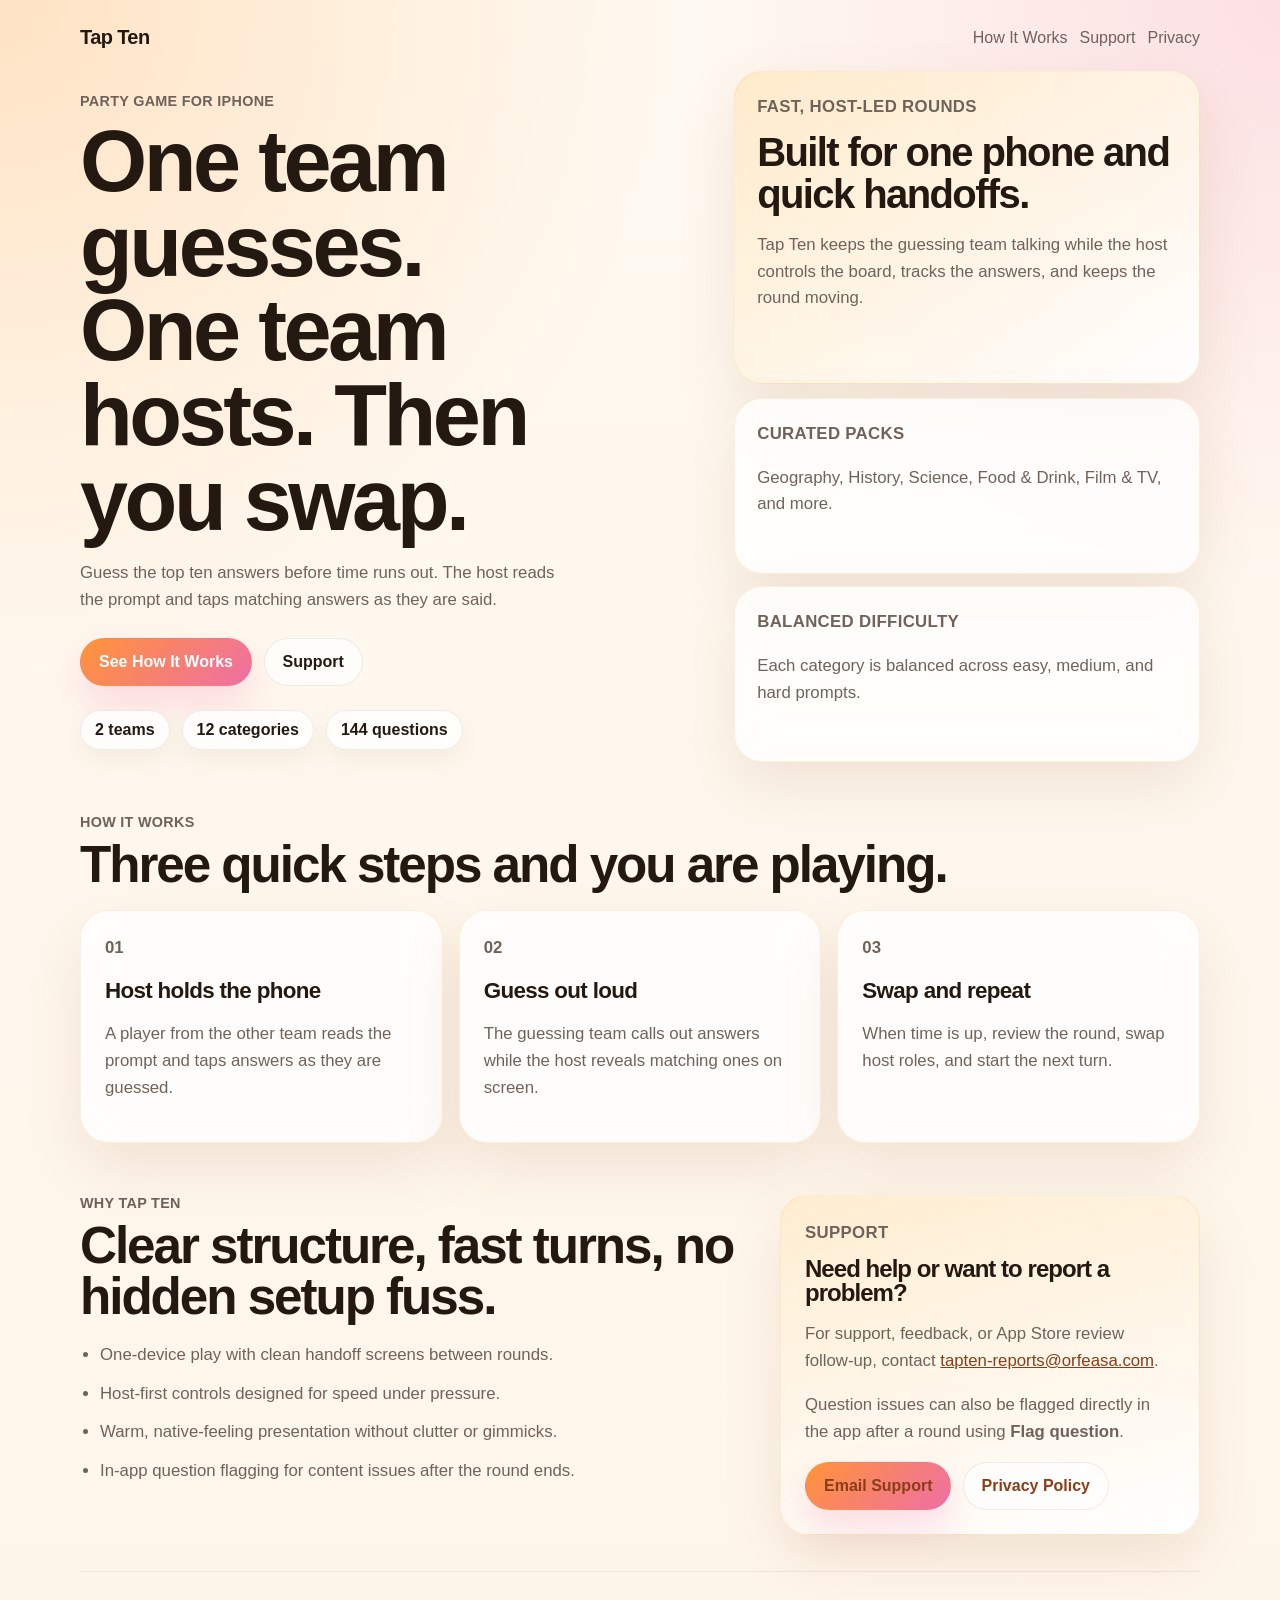
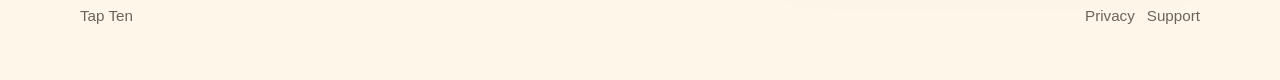
==== website/index.html @ 0defcabc "Add Tap Ten website and Pages deploy" ====
<!DOCTYPE html>
<html lang="en">
<head>
  <meta charset="utf-8">
  <meta name="viewport" content="width=device-width, initial-scale=1">
  <meta name="description" content="Tap Ten is a fast iPhone party game where one team guesses, one team hosts, and the host taps matching answers against the clock.">
  <meta name="theme-color" content="#fff7ed">
  <title>Tap Ten</title>
  <link rel="stylesheet" href="./styles.css">
</head>
<body>
  <div class="page-shell">
    <header class="site-header">
      <a class="brand" href="./index.html">Tap Ten</a>
      <nav class="site-nav" aria-label="Primary">
        <a href="#how-it-works">How It Works</a>
        <a href="#support">Support</a>
        <a href="./privacy.html">Privacy</a>
      </nav>
    </header>

    <main>
      <section class="hero">
        <div class="hero-copy">
          <p class="kicker">Party game for iPhone</p>
          <h1>One team guesses. One team hosts. Then you swap.</h1>
          <p class="hero-body">
            Guess the top ten answers before time runs out. The host reads the prompt
            and taps matching answers as they are said.
          </p>
          <div class="hero-actions">
            <a class="button button-primary" href="#how-it-works">See How It Works</a>
            <a class="button button-secondary" href="#support">Support</a>
          </div>
          <ul class="stat-row" aria-label="Tap Ten highlights">
            <li>2 teams</li>
            <li>12 categories</li>
            <li>144 questions</li>
          </ul>
        </div>

        <aside class="hero-panel" aria-label="Game summary">
          <div class="panel-card panel-wash">
            <p class="panel-label">Fast, host-led rounds</p>
            <h2>Built for one phone and quick handoffs.</h2>
            <p>
              Tap Ten keeps the guessing team talking while the host controls the board,
              tracks the answers, and keeps the round moving.
            </p>
          </div>

          <div class="panel-grid">
            <article class="panel-card">
              <p class="panel-label">Curated packs</p>
              <p>Geography, History, Science, Food &amp; Drink, Film &amp; TV, and more.</p>
            </article>
            <article class="panel-card">
              <p class="panel-label">Balanced difficulty</p>
              <p>Each category is balanced across easy, medium, and hard prompts.</p>
            </article>
          </div>
        </aside>
      </section>

      <section class="section" id="how-it-works">
        <div class="section-heading">
          <p class="section-kicker">How it works</p>
          <h2>Three quick steps and you are playing.</h2>
        </div>
        <div class="steps">
          <article class="step-card">
            <p class="step-index">01</p>
            <h3>Host holds the phone</h3>
            <p>A player from the other team reads the prompt and taps answers as they are guessed.</p>
          </article>
          <article class="step-card">
            <p class="step-index">02</p>
            <h3>Guess out loud</h3>
            <p>The guessing team calls out answers while the host reveals matching ones on screen.</p>
          </article>
          <article class="step-card">
            <p class="step-index">03</p>
            <h3>Swap and repeat</h3>
            <p>When time is up, review the round, swap host roles, and start the next turn.</p>
          </article>
        </div>
      </section>

      <section class="section section-split">
        <div>
          <div class="section-heading">
            <p class="section-kicker">Why Tap Ten</p>
            <h2>Clear structure, fast turns, no hidden setup fuss.</h2>
          </div>
          <ul class="feature-list">
            <li>One-device play with clean handoff screens between rounds.</li>
            <li>Host-first controls designed for speed under pressure.</li>
            <li>Warm, native-feeling presentation without clutter or gimmicks.</li>
            <li>In-app question flagging for content issues after the round ends.</li>
          </ul>
        </div>

        <div class="support-card" id="support">
          <p class="section-kicker">Support</p>
          <h2>Need help or want to report a problem?</h2>
          <p>
            For support, feedback, or App Store review follow-up, contact
            <a href="mailto:tapten-reports@orfeasa.com">tapten-reports@orfeasa.com</a>.
          </p>
          <p>
            Question issues can also be flagged directly in the app after a round using
            <strong>Flag question</strong>.
          </p>
          <div class="support-actions">
            <a class="button button-primary" href="mailto:tapten-reports@orfeasa.com">Email Support</a>
            <a class="button button-secondary" href="./privacy.html">Privacy Policy</a>
          </div>
        </div>
      </section>
    </main>

    <footer class="site-footer">
      <p>Tap Ten</p>
      <div class="footer-links">
        <a href="./privacy.html">Privacy</a>
        <a href="mailto:tapten-reports@orfeasa.com">Support</a>
      </div>
    </footer>
  </div>
</body>
</html>
---- website/styles.css ----
:root {
  color-scheme: light;
  --bg: #fff8ef;
  --bg-strong: #fff2dc;
  --surface: rgba(255, 255, 255, 0.76);
  --surface-strong: rgba(255, 255, 255, 0.92);
  --border: rgba(242, 172, 82, 0.18);
  --text: #231911;
  --muted: #6f625a;
  --orange: #ff9438;
  --pink: #ef6ea6;
  --gold: #f4c44f;
  --shadow: 0 24px 60px rgba(129, 84, 37, 0.12);
  --radius-xl: 28px;
  --radius-lg: 20px;
  --radius-md: 14px;
}

* {
  box-sizing: border-box;
}

html {
  scroll-behavior: smooth;
}

body {
  margin: 0;
  min-height: 100vh;
  font-family: "Avenir Next", "Helvetica Neue", "Segoe UI", sans-serif;
  color: var(--text);
  background:
    radial-gradient(circle at top left, rgba(255, 191, 123, 0.38), transparent 32%),
    radial-gradient(circle at top right, rgba(239, 110, 166, 0.18), transparent 28%),
    linear-gradient(180deg, #fff9f1 0%, #fff6ea 100%);
}

a {
  color: inherit;
}

a:focus-visible,
button:focus-visible {
  outline: 3px solid rgba(239, 110, 166, 0.45);
  outline-offset: 3px;
}

.page-shell {
  width: min(1120px, calc(100% - 32px));
  margin: 0 auto;
  padding: 20px 0 32px;
}

.page-shell-compact {
  width: min(860px, calc(100% - 32px));
}

.site-header,
.site-footer {
  display: flex;
  align-items: center;
  justify-content: space-between;
  gap: 16px;
}

.site-header {
  padding: 6px 0 22px;
}

.site-footer {
  margin-top: 36px;
  padding: 20px 0 8px;
  border-top: 1px solid rgba(35, 25, 17, 0.08);
  color: var(--muted);
  font-size: 0.95rem;
}

.brand {
  font-size: 1.25rem;
  font-weight: 800;
  text-decoration: none;
  letter-spacing: -0.03em;
}

.site-nav,
.footer-links,
.hero-actions,
.support-actions,
.stat-row,
.panel-grid {
  display: flex;
  gap: 12px;
  flex-wrap: wrap;
}

.site-nav a,
.footer-links a {
  text-decoration: none;
  color: var(--muted);
}

.site-nav a:hover,
.footer-links a:hover,
.site-nav a:focus-visible,
.footer-links a:focus-visible {
  color: var(--text);
}

.hero {
  display: grid;
  grid-template-columns: minmax(0, 1.15fr) minmax(320px, 0.85fr);
  gap: 24px;
  align-items: stretch;
}

.hero-copy,
.hero-panel,
.support-card,
.policy-card {
  position: relative;
}

.hero-copy {
  padding: 22px 6px 12px 0;
}

.kicker,
.section-kicker,
.panel-label {
  margin: 0 0 10px;
  font-size: 0.9rem;
  font-weight: 700;
  letter-spacing: 0.02em;
  text-transform: uppercase;
  color: var(--muted);
}

.hero h1,
.section-heading h1,
.section-heading h2,
.support-card h2 {
  margin: 0;
  letter-spacing: -0.04em;
  line-height: 0.98;
}

.hero h1 {
  font-size: clamp(3rem, 7vw, 5.4rem);
  max-width: 10ch;
}

.hero-body,
.panel-card p,
.step-card p,
.feature-list,
.support-card p,
.policy-card p {
  font-size: 1.05rem;
  line-height: 1.6;
  color: var(--muted);
}

.hero-body {
  max-width: 30rem;
  margin: 18px 0 24px;
}

.button {
  display: inline-flex;
  align-items: center;
  justify-content: center;
  min-height: 48px;
  padding: 0 18px;
  border-radius: 999px;
  border: 1px solid transparent;
  font-weight: 700;
  text-decoration: none;
  transition: transform 160ms ease, box-shadow 160ms ease, border-color 160ms ease;
}

.button:hover,
.button:focus-visible {
  transform: translateY(-1px);
}

.button-primary {
  color: white;
  background: linear-gradient(135deg, var(--orange), var(--pink));
  box-shadow: 0 18px 36px rgba(239, 110, 166, 0.22);
}

.button-secondary {
  color: var(--text);
  background: rgba(255, 255, 255, 0.66);
  border-color: rgba(35, 25, 17, 0.08);
  backdrop-filter: blur(18px);
  -webkit-backdrop-filter: blur(18px);
}

.stat-row {
  list-style: none;
  padding: 0;
  margin: 24px 0 0;
}

.stat-row li {
  padding: 10px 14px;
  border-radius: 999px;
  background: rgba(255, 255, 255, 0.78);
  border: 1px solid rgba(35, 25, 17, 0.08);
  box-shadow: 0 10px 24px rgba(129, 84, 37, 0.08);
  font-weight: 700;
}

.hero-panel {
  display: grid;
  gap: 14px;
}

.panel-card,
.step-card,
.support-card,
.policy-card {
  background: var(--surface);
  border: 1px solid var(--border);
  border-radius: var(--radius-xl);
  box-shadow: var(--shadow);
  backdrop-filter: blur(18px);
  -webkit-backdrop-filter: blur(18px);
}

.panel-card {
  padding: 22px;
}

.panel-card h2 {
  margin: 0;
  font-size: clamp(1.8rem, 3.2vw, 2.5rem);
  line-height: 1.05;
  letter-spacing: -0.04em;
}

.panel-wash {
  background:
    linear-gradient(145deg, rgba(255, 211, 142, 0.44), rgba(255, 255, 255, 0.72)),
    var(--surface);
}

.section {
  margin-top: 52px;
}

.section-heading {
  margin-bottom: 20px;
}

.section-heading h1,
.section-heading h2 {
  font-size: clamp(2rem, 4.2vw, 3.2rem);
}

.steps {
  display: grid;
  grid-template-columns: repeat(3, minmax(0, 1fr));
  gap: 16px;
}

.step-card,
.support-card,
.policy-card {
  padding: 24px;
}

.step-index {
  margin: 0 0 16px;
  font-size: 0.95rem;
  font-weight: 800;
  color: var(--orange);
}

.step-card h3,
.policy-card h2 {
  margin: 0 0 8px;
  font-size: 1.4rem;
  letter-spacing: -0.03em;
}

.section-split {
  display: grid;
  grid-template-columns: minmax(0, 1fr) minmax(320px, 420px);
  gap: 22px;
  align-items: start;
}

.feature-list {
  margin: 0;
  padding-left: 20px;
}

.feature-list li + li {
  margin-top: 12px;
}

.support-card {
  background:
    linear-gradient(165deg, rgba(255, 233, 199, 0.82), rgba(255, 255, 255, 0.92)),
    var(--surface-strong);
}

.support-card a,
.policy-card a {
  color: #8a3d19;
}

.policy {
  display: grid;
  gap: 16px;
  margin-top: 10px;
}

@media (max-width: 860px) {
  .hero,
  .section-split,
  .steps {
    grid-template-columns: 1fr;
  }

  .hero-copy {
    padding-right: 0;
  }
}

@media (max-width: 640px) {
  .page-shell,
  .page-shell-compact {
    width: min(100% - 24px, 1120px);
  }

  .site-header,
  .site-footer {
    align-items: flex-start;
    flex-direction: column;
  }

  .hero h1 {
    font-size: clamp(2.5rem, 12vw, 4.1rem);
  }

  .panel-card,
  .step-card,
  .support-card,
  .policy-card {
    border-radius: 22px;
  }
}

@media (prefers-color-scheme: dark) {
  :root {
    color-scheme: dark;
    --bg: #19110d;
    --bg-strong: #211712;
    --surface: rgba(39, 28, 23, 0.76);
    --surface-strong: rgba(46, 32, 26, 0.88);
    --border: rgba(255, 173, 88, 0.16);
    --text: #fff4ea;
    --muted: #dbc7ba;
    --shadow: 0 24px 60px rgba(0, 0, 0, 0.28);
  }

  body {
    background:
      radial-gradient(circle at top left, rgba(255, 155, 72, 0.18), transparent 32%),
      radial-gradient(circle at top right, rgba(239, 110, 166, 0.16), transparent 28%),
      linear-gradient(180deg, #1f1511 0%, #17100c 100%);
  }

  .button-secondary,
  .stat-row li {
    background: rgba(56, 41, 34, 0.72);
    border-color: rgba(255, 244, 234, 0.08);
  }

  .site-footer {
    border-top-color: rgba(255, 244, 234, 0.08);
  }

  .support-card a,
  .policy-card a {
    color: #ffbc82;
  }
}
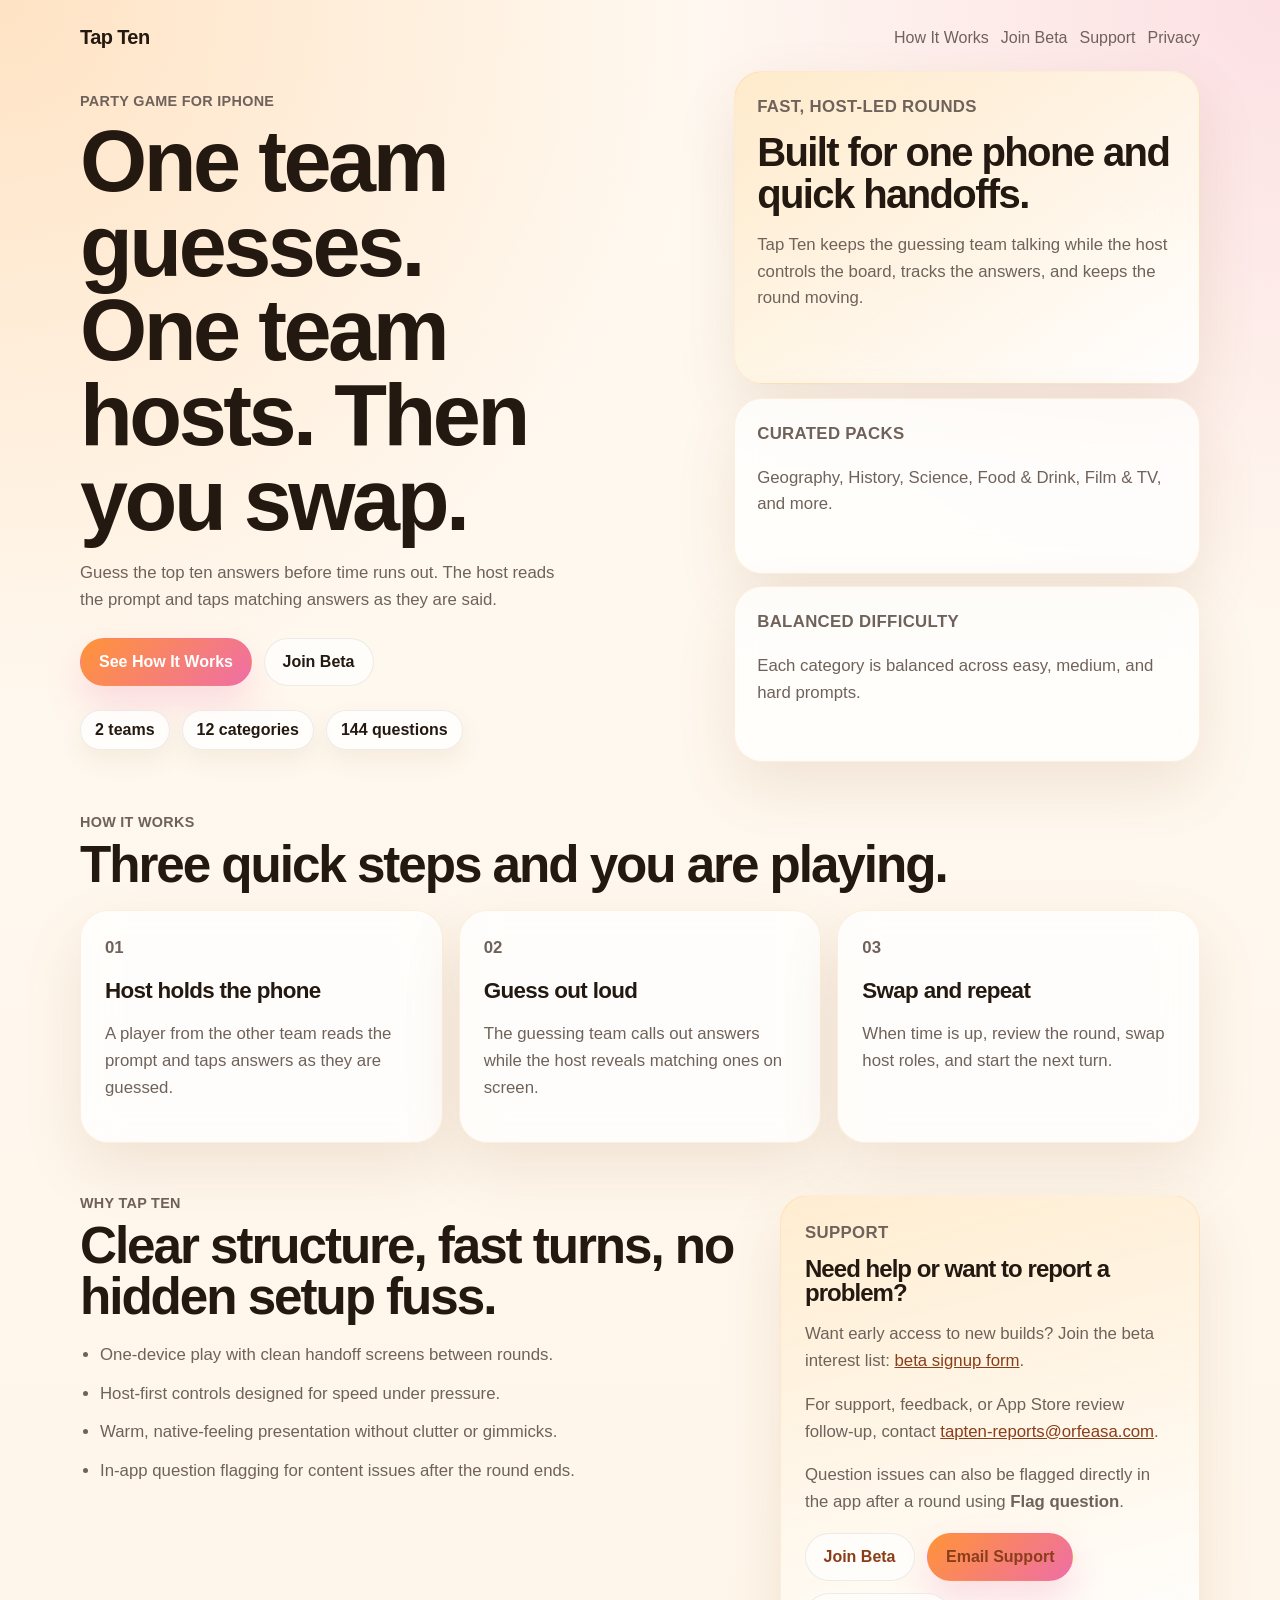
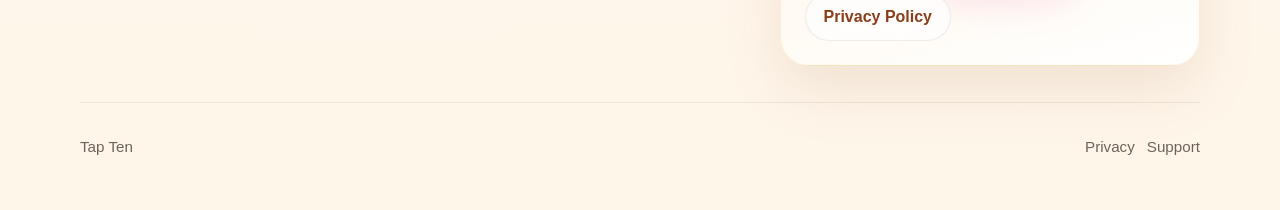
==== commit 2437c29f: "Add beta signup link to website" ====
--- a/website/index.html
+++ b/website/index.html
@@ -14,6 +14,7 @@
       <a class="brand" href="./index.html">Tap Ten</a>
       <nav class="site-nav" aria-label="Primary">
         <a href="#how-it-works">How It Works</a>
+        <a href="https://forms.gle/JXDdCiuAr5i2D1iy5" target="_blank" rel="noreferrer">Join Beta</a>
         <a href="#support">Support</a>
         <a href="./privacy.html">Privacy</a>
       </nav>
@@ -30,7 +31,7 @@
           </p>
           <div class="hero-actions">
             <a class="button button-primary" href="#how-it-works">See How It Works</a>
-            <a class="button button-secondary" href="#support">Support</a>
+            <a class="button button-secondary" href="https://forms.gle/JXDdCiuAr5i2D1iy5" target="_blank" rel="noreferrer">Join Beta</a>
           </div>
           <ul class="stat-row" aria-label="Tap Ten highlights">
             <li>2 teams</li>
@@ -104,6 +105,10 @@
           <p class="section-kicker">Support</p>
           <h2>Need help or want to report a problem?</h2>
           <p>
+            Want early access to new builds? Join the beta interest list:
+            <a href="https://forms.gle/JXDdCiuAr5i2D1iy5" target="_blank" rel="noreferrer">beta signup form</a>.
+          </p>
+          <p>
             For support, feedback, or App Store review follow-up, contact
             <a href="mailto:tapten-reports@orfeasa.com">tapten-reports@orfeasa.com</a>.
           </p>
@@ -112,6 +117,7 @@
             <strong>Flag question</strong>.
           </p>
           <div class="support-actions">
+            <a class="button button-secondary" href="https://forms.gle/JXDdCiuAr5i2D1iy5" target="_blank" rel="noreferrer">Join Beta</a>
             <a class="button button-primary" href="mailto:tapten-reports@orfeasa.com">Email Support</a>
             <a class="button button-secondary" href="./privacy.html">Privacy Policy</a>
           </div>
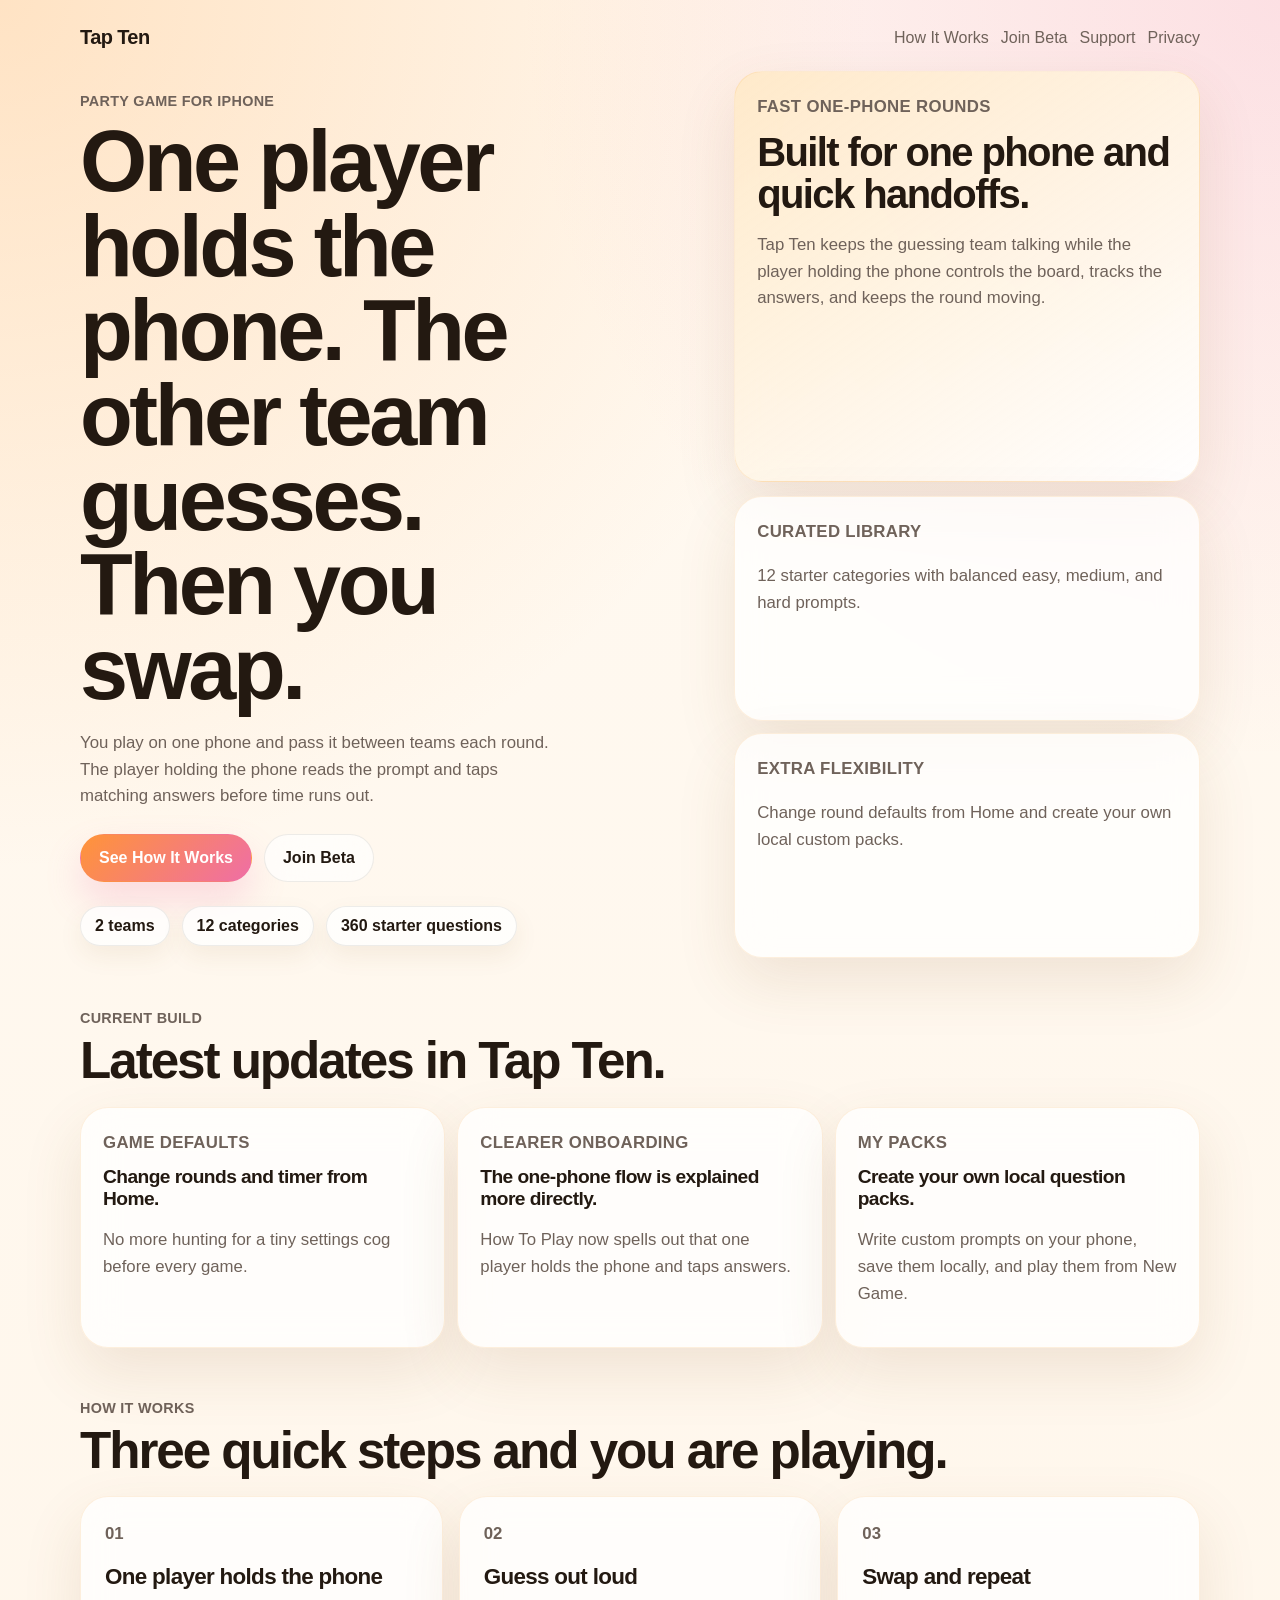
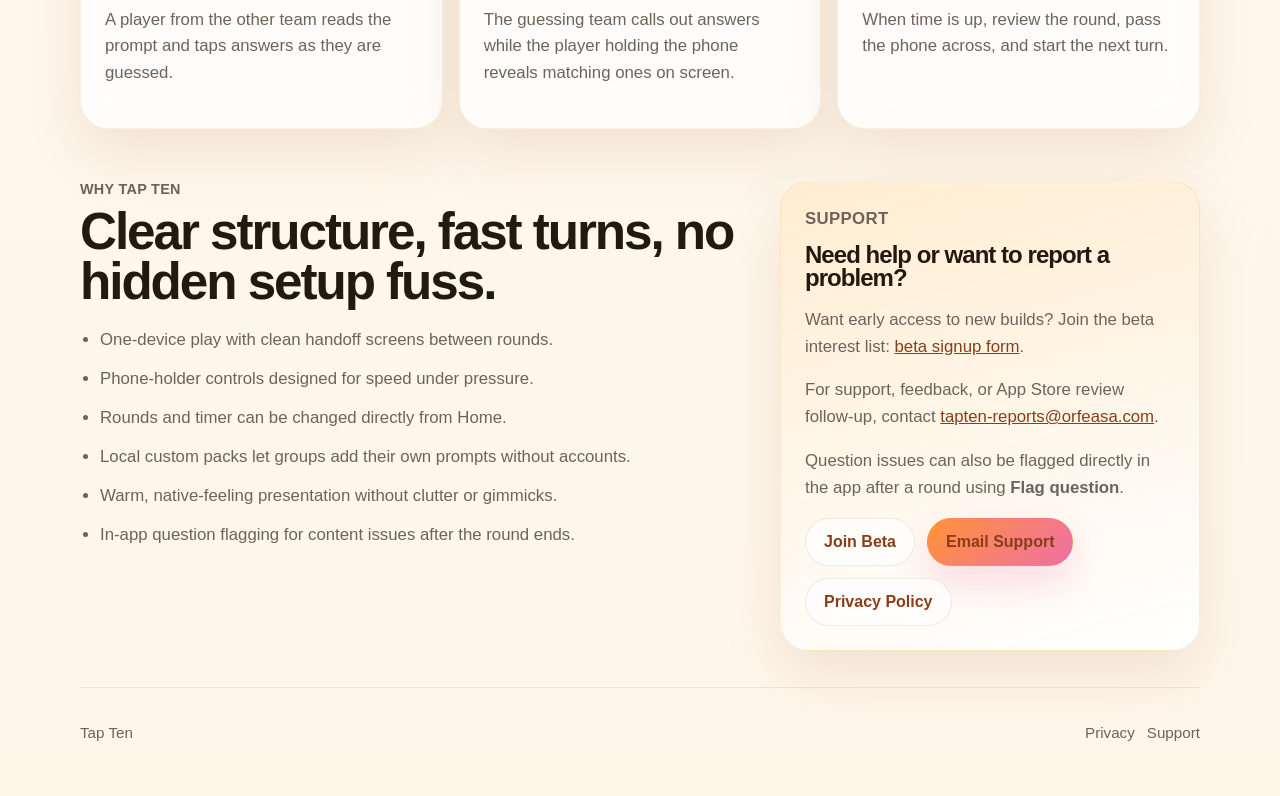
==== commit afac7291: "Refresh website product copy" ====
--- a/website/index.html
+++ b/website/index.html
@@ -3,7 +3,7 @@
 <head>
   <meta charset="utf-8">
   <meta name="viewport" content="width=device-width, initial-scale=1">
-  <meta name="description" content="Tap Ten is a fast iPhone party game where one team guesses, one team hosts, and the host taps matching answers against the clock.">
+  <meta name="description" content="Tap Ten is a fast iPhone party game played on one phone. One player holds the phone, the other team guesses, and you swap each round.">
   <meta name="theme-color" content="#fff7ed">
   <title>Tap Ten</title>
   <link rel="stylesheet" href="./styles.css">
@@ -24,10 +24,10 @@
       <section class="hero">
         <div class="hero-copy">
           <p class="kicker">Party game for iPhone</p>
-          <h1>One team guesses. One team hosts. Then you swap.</h1>
+          <h1>One player holds the phone. The other team guesses. Then you swap.</h1>
           <p class="hero-body">
-            Guess the top ten answers before time runs out. The host reads the prompt
-            and taps matching answers as they are said.
+            You play on one phone and pass it between teams each round. The player holding
+            the phone reads the prompt and taps matching answers before time runs out.
           </p>
           <div class="hero-actions">
             <a class="button button-primary" href="#how-it-works">See How It Works</a>
@@ -36,31 +36,55 @@
           <ul class="stat-row" aria-label="Tap Ten highlights">
             <li>2 teams</li>
             <li>12 categories</li>
-            <li>144 questions</li>
+            <li>360 starter questions</li>
           </ul>
         </div>
 
         <aside class="hero-panel" aria-label="Game summary">
           <div class="panel-card panel-wash">
-            <p class="panel-label">Fast, host-led rounds</p>
+            <p class="panel-label">Fast one-phone rounds</p>
             <h2>Built for one phone and quick handoffs.</h2>
             <p>
-              Tap Ten keeps the guessing team talking while the host controls the board,
-              tracks the answers, and keeps the round moving.
+              Tap Ten keeps the guessing team talking while the player holding the phone
+              controls the board, tracks the answers, and keeps the round moving.
             </p>
           </div>
 
           <div class="panel-grid">
             <article class="panel-card">
-              <p class="panel-label">Curated packs</p>
-              <p>Geography, History, Science, Food &amp; Drink, Film &amp; TV, and more.</p>
+              <p class="panel-label">Curated library</p>
+              <p>12 starter categories with balanced easy, medium, and hard prompts.</p>
             </article>
             <article class="panel-card">
-              <p class="panel-label">Balanced difficulty</p>
-              <p>Each category is balanced across easy, medium, and hard prompts.</p>
+              <p class="panel-label">Extra flexibility</p>
+              <p>Change round defaults from Home and create your own local custom packs.</p>
             </article>
           </div>
         </aside>
+      </section>
+
+      <section class="section">
+        <div class="section-heading">
+          <p class="section-kicker">Current Build</p>
+          <h2>Latest updates in Tap Ten.</h2>
+        </div>
+        <div class="panel-grid panel-grid-three">
+          <article class="panel-card">
+            <p class="panel-label">Game defaults</p>
+            <h3>Change rounds and timer from Home.</h3>
+            <p>No more hunting for a tiny settings cog before every game.</p>
+          </article>
+          <article class="panel-card">
+            <p class="panel-label">Clearer onboarding</p>
+            <h3>The one-phone flow is explained more directly.</h3>
+            <p>How To Play now spells out that one player holds the phone and taps answers.</p>
+          </article>
+          <article class="panel-card">
+            <p class="panel-label">My Packs</p>
+            <h3>Create your own local question packs.</h3>
+            <p>Write custom prompts on your phone, save them locally, and play them from New Game.</p>
+          </article>
+        </div>
       </section>
 
       <section class="section" id="how-it-works">
@@ -71,18 +95,18 @@
         <div class="steps">
           <article class="step-card">
             <p class="step-index">01</p>
-            <h3>Host holds the phone</h3>
+            <h3>One player holds the phone</h3>
             <p>A player from the other team reads the prompt and taps answers as they are guessed.</p>
           </article>
           <article class="step-card">
             <p class="step-index">02</p>
             <h3>Guess out loud</h3>
-            <p>The guessing team calls out answers while the host reveals matching ones on screen.</p>
+            <p>The guessing team calls out answers while the player holding the phone reveals matching ones on screen.</p>
           </article>
           <article class="step-card">
             <p class="step-index">03</p>
             <h3>Swap and repeat</h3>
-            <p>When time is up, review the round, swap host roles, and start the next turn.</p>
+            <p>When time is up, review the round, pass the phone across, and start the next turn.</p>
           </article>
         </div>
       </section>
@@ -95,7 +119,9 @@
           </div>
           <ul class="feature-list">
             <li>One-device play with clean handoff screens between rounds.</li>
-            <li>Host-first controls designed for speed under pressure.</li>
+            <li>Phone-holder controls designed for speed under pressure.</li>
+            <li>Rounds and timer can be changed directly from Home.</li>
+            <li>Local custom packs let groups add their own prompts without accounts.</li>
             <li>Warm, native-feeling presentation without clutter or gimmicks.</li>
             <li>In-app question flagging for content issues after the round ends.</li>
           </ul>
--- a/website/styles.css
+++ b/website/styles.css
@@ -240,6 +240,13 @@
   letter-spacing: -0.04em;
 }
 
+.panel-card h3 {
+  margin: 0;
+  font-size: 1.2rem;
+  line-height: 1.15;
+  letter-spacing: -0.03em;
+}
+
 .panel-wash {
   background:
     linear-gradient(145deg, rgba(255, 211, 142, 0.44), rgba(255, 255, 255, 0.72)),
@@ -248,6 +255,10 @@
 
 .section {
   margin-top: 52px;
+}
+
+.panel-grid-three .panel-card {
+  flex: 1 1 240px;
 }
 
 .section-heading {
